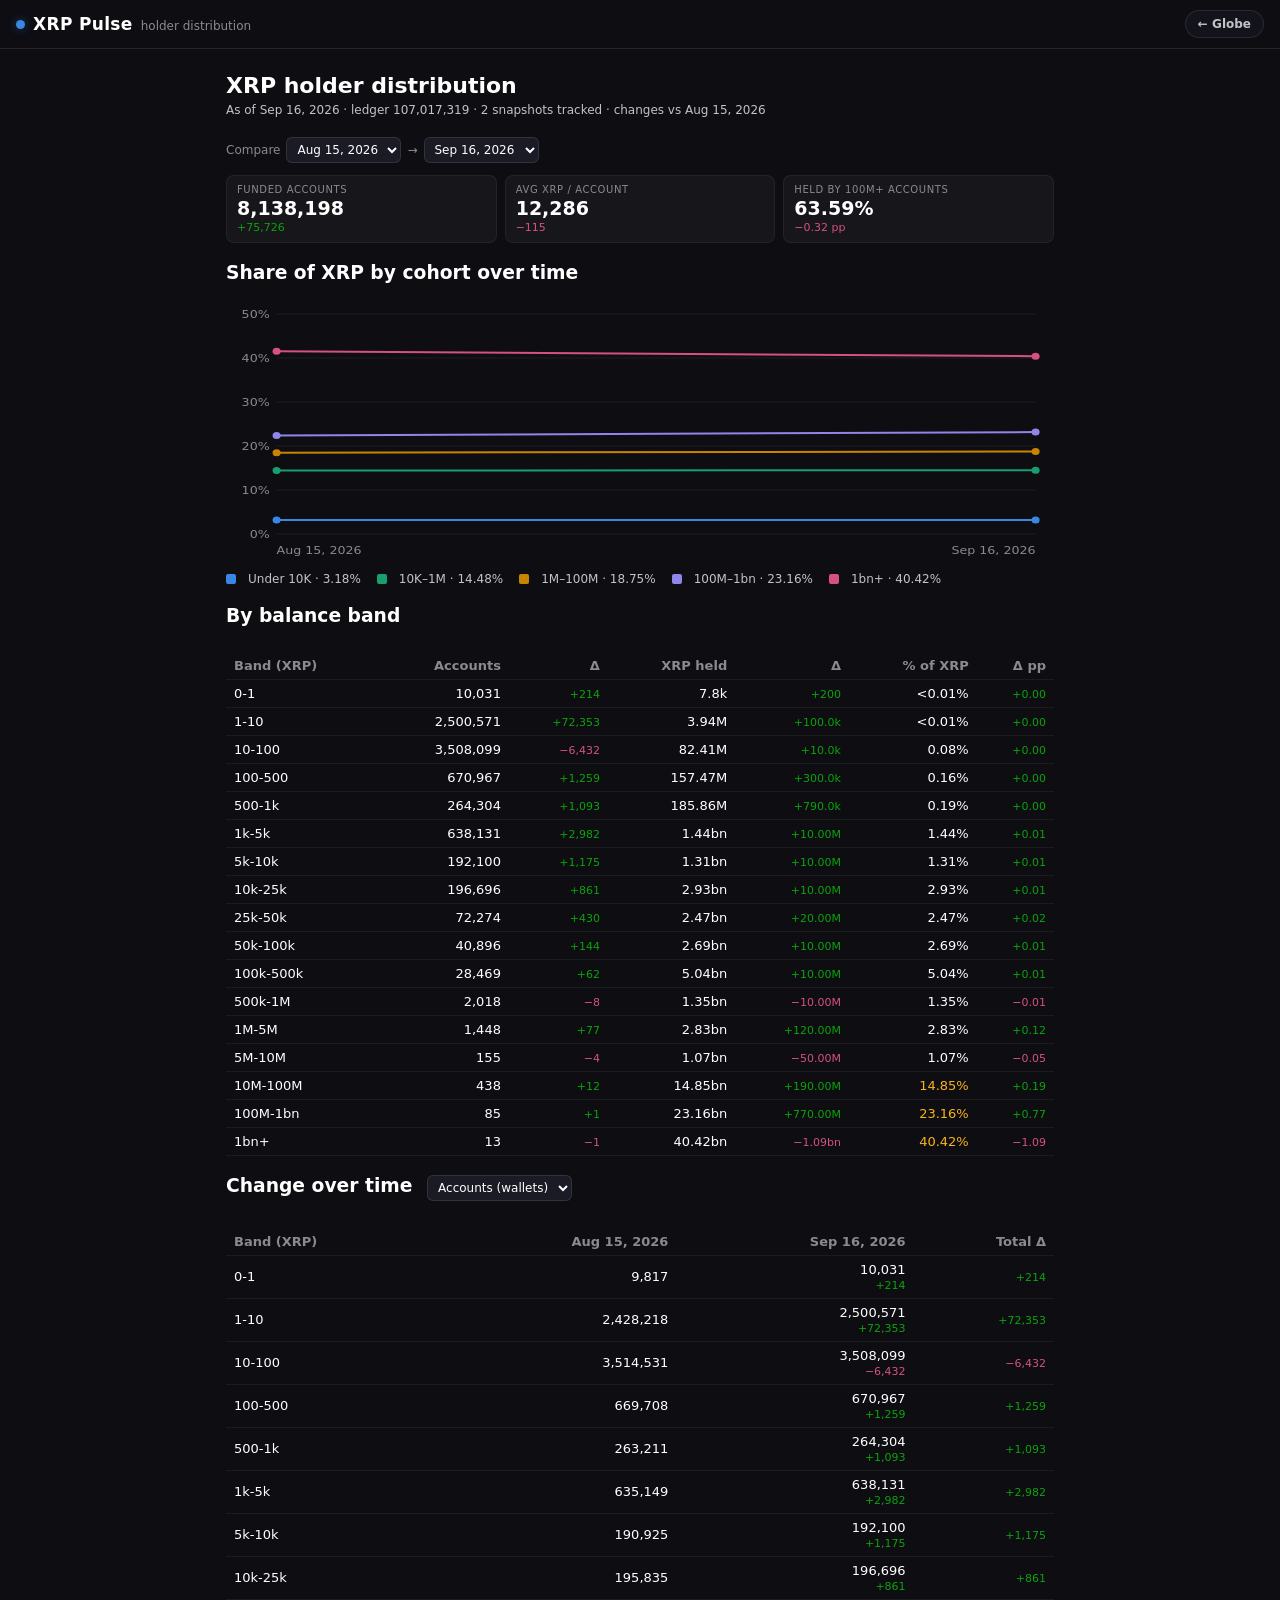
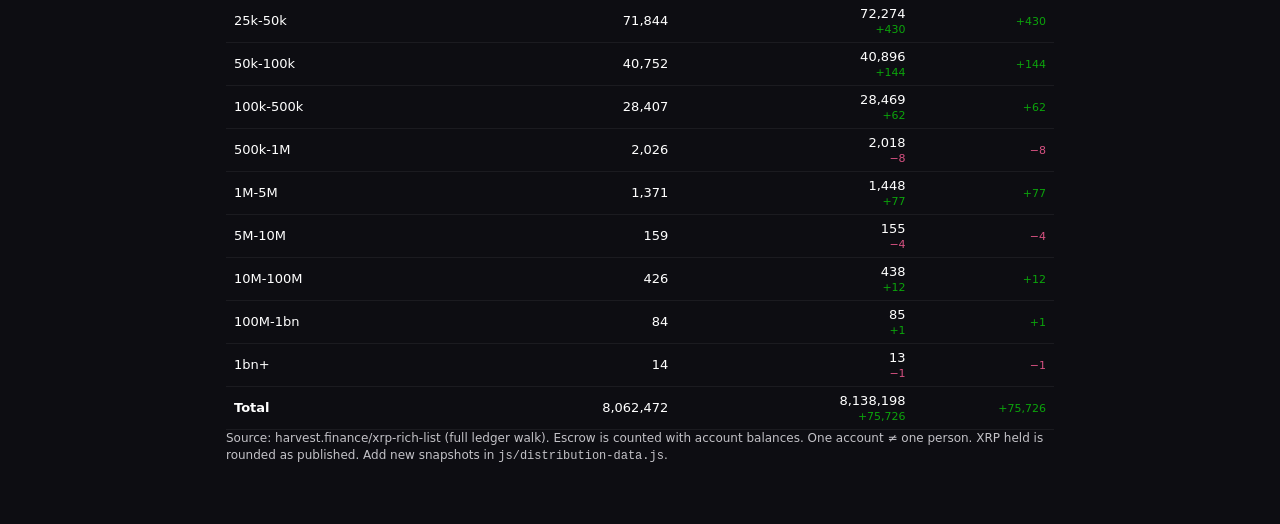
==== distribution.html @ 7ddaefbe "Add holder distribution page tracking balance bands over time Co-Authored-By: Claude Opus 5.5 <norep" ====
<!DOCTYPE html>
<html lang="en">
<head>
<meta charset="utf-8" />
<meta name="viewport" content="width=device-width, initial-scale=1" />
<title>XRP Pulse — Holder Distribution</title>
<meta name="description" content="XRP Ledger account distribution by balance band, tracked across snapshots." />
<link rel="stylesheet" href="css/style.css" />
<link rel="icon" href="data:image/svg+xml,<svg xmlns='http://www.w3.org/2000/svg' viewBox='0 0 100 100'><circle cx='50' cy='50' r='42' fill='%230d0d12' stroke='%233987e5' stroke-width='8'/></svg>" />
</head>
<body class="page-scroll">

<header class="topbar topbar-static">
  <div class="brand">
    <span class="brand-dot"></span>
    <h1>XRP&nbsp;Pulse</h1>
    <span class="subtitle">holder distribution</span>
  </div>
  <div class="top-controls">
    <a class="ctl-btn" href="index.html">← Globe</a>
  </div>
</header>

<main class="dist">
  <section class="dist-head">
    <h2>XRP holder distribution</h2>
    <p class="panel-note" id="dist-summary"></p>
    <label class="dist-picker">Compare
      <select id="dist-from"></select> → <select id="dist-to"></select>
    </label>
  </section>

  <div class="tiles tiles-3" id="dist-tiles"></div>

  <h3>Share of XRP by cohort over time</h3>
  <div id="dist-chart" class="dist-chart" role="img" aria-label="Line chart of XRP share by holder cohort across snapshots"></div>
  <div id="dist-legend" class="dist-legend"></div>

  <h3>By balance band</h3>
  <div class="dist-table-wrap">
    <table class="data-table dist-table" id="dist-table"></table>
  </div>

  <h3>Change over time
    <select id="hist-metric" class="dist-inline-select">
      <option value="0">Accounts (wallets)</option>
      <option value="1">XRP held</option>
    </select>
  </h3>
  <div class="dist-table-wrap">
    <table class="data-table dist-table" id="hist-table"></table>
  </div>

  <p class="panel-note">Source: harvest.finance/xrp-rich-list (full ledger walk). Escrow is counted
  with account balances. One account ≠ one person. XRP held is rounded as published.
  Add new snapshots in <code>js/distribution-data.js</code>.</p>
</main>

<script type="module" src="js/distribution.js"></script>
</body>
</html>
---- css/style.css ----
/* XRP Pulse — dark theme (only theme; this is a night-globe app)
   Palette follows the validated dark categorical set:
   blue #3987e5 · aqua #199e70 · yellow #c98500 · violet #9085e9 · red #e66767 · magenta #d55181 */

:root {
  --page:           #0d0d12;
  --surface-1:      rgba(20, 21, 30, 0.82);
  --surface-2:      rgba(28, 29, 40, 0.9);
  --text-primary:   #ffffff;
  --text-secondary: #c3c2c7;
  --text-muted:     #8b8a91;
  --hairline:       rgba(255, 255, 255, 0.10);
  --gridline:       rgba(255, 255, 255, 0.06);
  --accent:         #3987e5;   /* flows + magnitude bars (single sequential hue) */
  --accent-soft:    rgba(57, 135, 229, 0.22);
  --whale:          #d55181;   /* highlight class: whale payments */
  --good:           #0ca30c;
  --warning:        #fab219;
  --radius: 10px;
  --font: system-ui, -apple-system, "Segoe UI", sans-serif;
}

* { box-sizing: border-box; }

html, body {
  margin: 0;
  height: 100%;
  background: var(--page);
  color: var(--text-primary);
  font-family: var(--font);
  overflow: hidden;
}

#globe { position: fixed; inset: 0; }
#globe canvas { outline: none; }

/* ---------- top bar ---------- */
.topbar {
  position: fixed;
  top: 0; left: 0; right: 0;
  display: flex;
  align-items: center;
  justify-content: space-between;
  gap: 12px;
  padding: 10px 16px;
  pointer-events: none;
  z-index: 20;
}
.topbar > * { pointer-events: auto; }

.brand { display: flex; align-items: baseline; gap: 8px; }
.brand h1 { font-size: 17px; font-weight: 650; margin: 0; letter-spacing: 0.02em; }
.brand .subtitle { font-size: 12px; color: var(--text-muted); }
.brand-dot {
  width: 9px; height: 9px; border-radius: 50%;
  background: var(--accent);
  box-shadow: 0 0 10px 2px var(--accent-soft);
  align-self: center;
}

.top-controls { display: flex; align-items: center; gap: 8px; }

.badge {
  display: inline-flex; align-items: center; gap: 6px;
  font-size: 11px; font-weight: 650; letter-spacing: 0.06em;
  padding: 5px 10px; border-radius: 999px;
  background: var(--surface-1);
  border: 1px solid var(--hairline);
  backdrop-filter: blur(8px);
}
.badge-dot { width: 7px; height: 7px; border-radius: 50%; background: var(--text-muted); }
.badge-live .badge-dot { background: var(--good); box-shadow: 0 0 8px var(--good); animation: pulse 1.6s ease-in-out infinite; }
.badge-live { color: #7be07b; }
.badge-sim .badge-dot { background: var(--warning); }
.badge-sim { color: var(--warning); }
.badge-connecting .badge-dot { animation: pulse 1s ease-in-out infinite; }
@keyframes pulse { 50% { opacity: 0.35; } }

.ctl-btn {
  font: 600 12px var(--font);
  color: var(--text-secondary);
  background: var(--surface-1);
  border: 1px solid var(--hairline);
  border-radius: 999px;
  padding: 6px 12px;
  cursor: pointer;
  backdrop-filter: blur(8px);
}
.ctl-btn:hover { color: var(--text-primary); border-color: rgba(255,255,255,0.25); }
.ctl-btn[aria-pressed="true"] { color: var(--text-primary); background: var(--surface-2); }

/* ---------- panels ---------- */
.panel {
  position: fixed;
  top: 56px;
  bottom: 52px;
  width: 308px;
  padding: 14px 16px;
  overflow-y: auto;
  background: var(--surface-1);
  border: 1px solid var(--hairline);
  border-radius: var(--radius);
  backdrop-filter: blur(10px);
  z-index: 10;
  scrollbar-width: thin;
  scrollbar-color: rgba(255,255,255,0.18) transparent;
  transition: transform 0.25s ease, opacity 0.25s ease;
}
.panel-left  { left: 12px; }
.panel-right { right: 12px; }
.panel.collapsed { opacity: 0; pointer-events: none; }
.panel-left.collapsed  { transform: translateX(-24px); }
.panel-right.collapsed { transform: translateX(24px); }

.panel h2 { font-size: 13px; font-weight: 650; margin: 2px 0 10px; letter-spacing: 0.04em; text-transform: uppercase; }
.export-btn { float: right; padding: 3px 9px; font-size: 10px; margin-top: -2px; }
.panel h3 { font-size: 11px; font-weight: 650; margin: 18px 0 8px; letter-spacing: 0.07em; text-transform: uppercase; color: var(--text-secondary); }
.panel .muted, .muted { color: var(--text-muted); font-weight: 400; text-transform: none; letter-spacing: 0; }
.panel-note { font-size: 12px; color: var(--text-secondary); margin: 0 0 12px; line-height: 1.45; }

/* stat tiles */
.tiles { display: grid; grid-template-columns: 1fr 1fr; gap: 8px; }
.tiles-3 { grid-template-columns: 1fr 1fr 1fr; }
.tile-value-sm { font-size: 15px; }
.tile-value .dir-in  { color: var(--good); }
.tile-value .dir-out { color: var(--whale); }
.tile {
  background: rgba(255,255,255,0.04);
  border: 1px solid var(--gridline);
  border-radius: 8px;
  padding: 8px 10px;
  display: flex; flex-direction: column; gap: 2px;
}
.tile-label { font-size: 10px; letter-spacing: 0.06em; text-transform: uppercase; color: var(--text-muted); }
.tile-value { font-size: 19px; font-weight: 650; }

/* corridors */
.corridor-list { list-style: none; margin: 0; padding: 0; font-size: 12px; }
.corridor-list li { display: flex; justify-content: space-between; gap: 8px; padding: 4px 0; border-bottom: 1px solid var(--gridline); }
.corridor-list .route { color: var(--text-secondary); overflow: hidden; text-overflow: ellipsis; white-space: nowrap; }
.corridor-list .n { color: var(--text-primary); font-variant-numeric: tabular-nums; }

/* feed */
.feed { list-style: none; margin: 0; padding: 0; font-size: 12px; }
.feed li {
  padding: 7px 0;
  border-bottom: 1px solid var(--gridline);
  line-height: 1.4;
  animation: feedin 0.3s ease;
}
@keyframes feedin { from { opacity: 0; transform: translateY(-4px); } }
.feed .amt { font-weight: 650; font-variant-numeric: tabular-nums; }
.feed .amt.whale { color: var(--whale); }
.feed .route { color: var(--text-secondary); }
.feed .meta { color: var(--text-muted); font-size: 11px; }
.feed .est { color: var(--text-muted); font-style: italic; }
.feed a { color: var(--text-muted); text-decoration: none; border-bottom: 1px dotted var(--text-muted); }
.feed a:hover { color: var(--text-secondary); }
.empty { padding: 8px 0; font-size: 12px; }
.feed-compact li { padding: 5px 0; }
.feed .tag {
  display: inline-block;
  font-size: 9px; font-weight: 700; letter-spacing: 0.06em; text-transform: uppercase;
  padding: 1px 6px; border-radius: 999px; margin-left: 6px;
  background: rgba(255,255,255,0.08); color: var(--text-secondary);
  vertical-align: 1px;
}
.headline-tight { margin-top: 6px; font-size: 11px; color: var(--text-muted); }

/* arc size filter */
.arc-filter {
  position: fixed;
  bottom: 36px; left: 50%;
  transform: translateX(-50%);
  display: flex; align-items: center; gap: 6px;
  z-index: 16;
}
.arc-filter-label { font-size: 11px; color: var(--text-muted); margin-right: 2px; }
.filter-btn { padding: 4px 10px; font-size: 11px; }
.filter-btn[aria-pressed="true"] { border-color: var(--accent); color: var(--text-primary); }

/* ---------- horizontal bar chart (magnitude → one hue) ---------- */
.hbar-chart { display: flex; flex-direction: column; gap: 9px; }
.hbar-chart-compact { gap: 7px; }
.hbar { display: flex; flex-direction: column; gap: 3px; }
.hbar-head { display: flex; justify-content: space-between; align-items: baseline; gap: 8px; font-size: 12px; }
.hbar-name { color: var(--text-primary); overflow: hidden; text-overflow: ellipsis; white-space: nowrap; }
.hbar-name .loc { color: var(--text-muted); font-size: 11px; }
.hbar-val { color: var(--text-secondary); font-variant-numeric: tabular-nums; white-space: nowrap; }
.hbar-track { height: 6px; border-radius: 4px; background: rgba(255,255,255,0.05); overflow: hidden; }
.hbar-fill {
  height: 100%;
  border-radius: 4px;
  background: var(--accent);
  min-width: 2px;
}
.hbar-fill.other { background: rgba(255,255,255,0.22); }
.headline { font-size: 12px; color: var(--text-secondary); line-height: 1.5; margin: 10px 0 0; }
.headline strong { color: var(--text-primary); }

/* methodology + table */
.methodology { margin-top: 16px; font-size: 12px; color: var(--text-secondary); }
.methodology summary { cursor: pointer; color: var(--text-muted); font-size: 11px; letter-spacing: 0.06em; text-transform: uppercase; font-weight: 650; }
.methodology p { line-height: 1.5; }
.methodology code { background: rgba(255,255,255,0.07); padding: 1px 5px; border-radius: 4px; font-size: 11px; }
.data-table { width: 100%; border-collapse: collapse; font-size: 11px; margin-top: 8px; }
.data-table th, .data-table td { text-align: left; padding: 4px 6px 4px 0; border-bottom: 1px solid var(--gridline); }
.data-table td:last-child, .data-table th:last-child { text-align: right; font-variant-numeric: tabular-nums; }
.data-table th { color: var(--text-muted); font-weight: 600; }

/* ---------- city card ---------- */
.city-card {
  position: fixed;
  left: 50%; bottom: 64px;
  transform: translateX(-50%);
  width: min(420px, calc(100vw - 24px));
  background: var(--surface-2);
  border: 1px solid var(--hairline);
  border-radius: var(--radius);
  backdrop-filter: blur(12px);
  padding: 14px 16px;
  z-index: 30;
  box-shadow: 0 8px 32px rgba(0,0,0,0.5);
}
.city-card.hidden { display: none; }
.city-card h3 { margin: 0 24px 2px 0; font-size: 15px; }
.cc-entities { margin: 0 0 10px; font-size: 12px; color: var(--text-secondary); }
.cc-grid { display: grid; grid-template-columns: 1fr 1fr; gap: 8px 16px; }
.cc-grid > div { display: flex; flex-direction: column; gap: 1px; }
.cc-val { font-size: 15px; font-weight: 650; font-variant-numeric: tabular-nums; }
.card-close {
  position: absolute; top: 8px; right: 10px;
  background: none; border: none; color: var(--text-muted);
  font-size: 18px; cursor: pointer; line-height: 1;
}
.card-close:hover { color: var(--text-primary); }

/* ---------- legend ---------- */
.legend {
  position: fixed;
  bottom: 0; left: 0; right: 0;
  display: flex; flex-wrap: wrap; align-items: center; justify-content: center;
  gap: 6px 16px;
  padding: 9px 12px;
  font-size: 11px;
  color: var(--text-secondary);
  z-index: 15;
  pointer-events: none;
  background: linear-gradient(transparent, rgba(13, 13, 18, 0.85));
}
.legend-item { display: inline-flex; align-items: center; gap: 6px; }
.legend-sep { color: var(--text-muted); }
.swatch { display: inline-block; }
.swatch.arc-retail { width: 14px; height: 2px; border-radius: 2px; background: rgba(57,135,229,0.55); }
.swatch.arc-mid    { width: 14px; height: 2px; border-radius: 2px; background: #3987e5; box-shadow: 0 0 5px #3987e5; }
.swatch.arc-large  { width: 14px; height: 3px; border-radius: 2px; background: #199e70; box-shadow: 0 0 5px #199e70; }
.swatch.arc-whale  { width: 14px; height: 3px; border-radius: 2px; background: var(--whale); box-shadow: 0 0 6px var(--whale); }
.swatch.dot { width: 8px; height: 8px; border-radius: 50%; background: var(--accent); box-shadow: 0 0 8px var(--accent-soft); }

/* globe tooltip (globe.gl injects .scene-tooltip) */
.scene-tooltip {
  font: 12px var(--font) !important;
  color: var(--text-primary) !important;
}
.gtip {
  background: var(--surface-2);
  border: 1px solid var(--hairline);
  border-radius: 8px;
  padding: 8px 10px;
  max-width: 240px;
  line-height: 1.45;
}
.gtip b { font-size: 13px; }
.gtip .muted { font-size: 11px; }

/* ---------- responsive ---------- */
@media (max-width: 980px) {
  .panel { width: min(304px, 86vw); }
  .panel-right { top: auto; height: 46vh; }
}
@media (max-width: 640px) {
  .brand .subtitle { display: none; }
  .legend { font-size: 10px; gap: 4px 10px; }
  .panel-left { height: 44vh; top: auto; bottom: 52px; }
  .panel-right { bottom: 52px; }
}

/* ---------- distribution page ---------- */
body.page-scroll { overflow: auto; height: auto; }
.topbar-static { position: sticky; background: var(--page); border-bottom: 1px solid var(--hairline); }
a.ctl-btn { text-decoration: none; display: inline-block; }
.dist { max-width: 860px; margin: 0 auto; padding: 16px 16px 48px; }
.dist-head h2 { margin: 8px 0 4px; font-size: 22px; }
.dist-picker { display: inline-flex; gap: 6px; align-items: center; font-size: 12px; color: var(--text-muted); margin: 6px 0 12px; flex-wrap: wrap; }
.dist-picker select, .dist-inline-select { background: var(--surface-2); color: var(--text-primary); border: 1px solid var(--hairline); border-radius: 6px; padding: 4px 6px; font: 12px var(--font); }
.dist .tile { display: flex; flex-direction: column; gap: 2px; }
.dist-chart { width: 100%; margin-top: 8px; }
.dist-axis { fill: var(--text-muted); font-size: 11px; }
.dist-legend { display: flex; flex-wrap: wrap; gap: 6px 16px; font-size: 12px; color: var(--text-secondary); margin: 6px 0 16px; }
.dist-legend .swatch { width: 10px; height: 10px; border-radius: 2px; display: inline-block; margin-right: 6px; }
.dist-table-wrap { overflow-x: auto; }
.dist-table { font-size: 13px; }
.dist-table td, .dist-table th { text-align: right; font-variant-numeric: tabular-nums; padding: 6px 8px; white-space: nowrap; }
.dist-table td:first-child, .dist-table th:first-child { text-align: left; }
.dist-hi { color: var(--warning); }
.delta { font-size: 11px; color: var(--text-muted); font-variant-numeric: tabular-nums; }
.delta-up { color: var(--good); }
.delta-down { color: var(--whale); }
.dist-inline-select { margin-left: 8px; }
@media (max-width: 600px) { .dist .tiles-3 { grid-template-columns: 1fr; } }
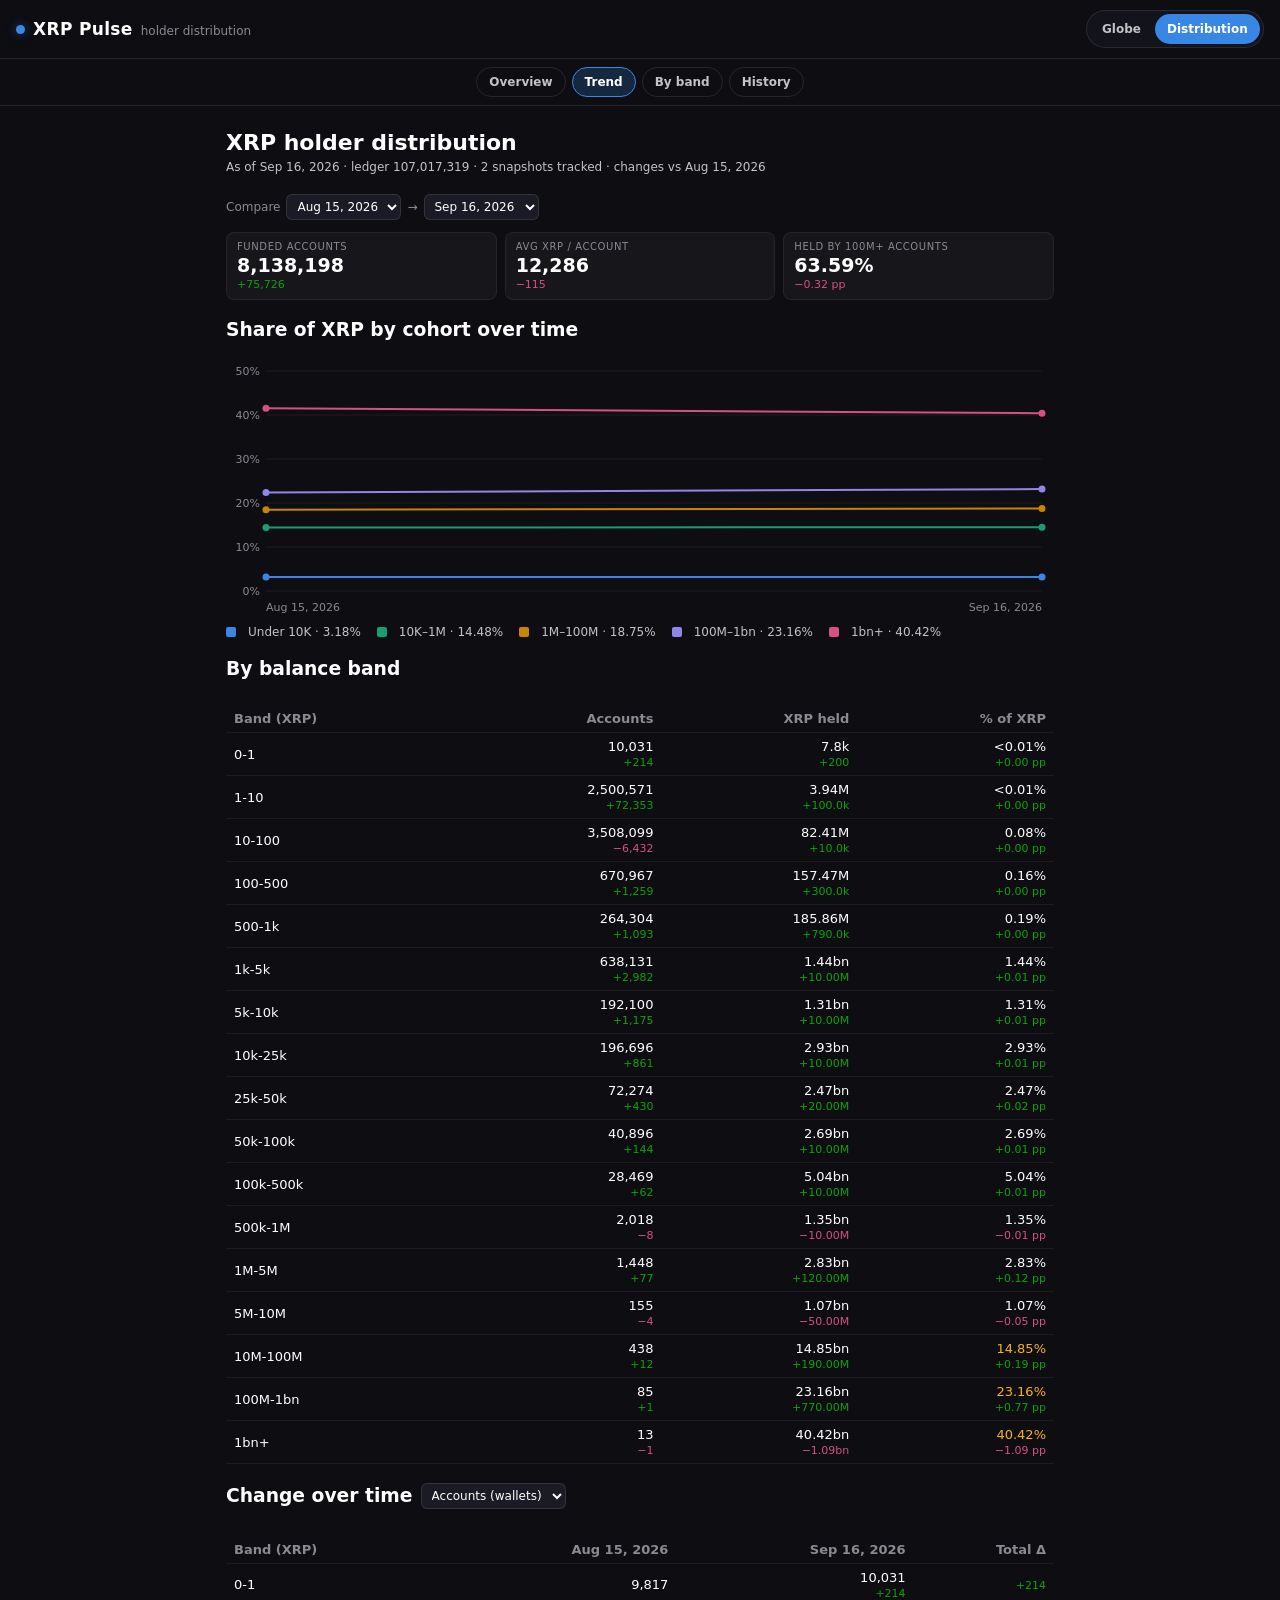
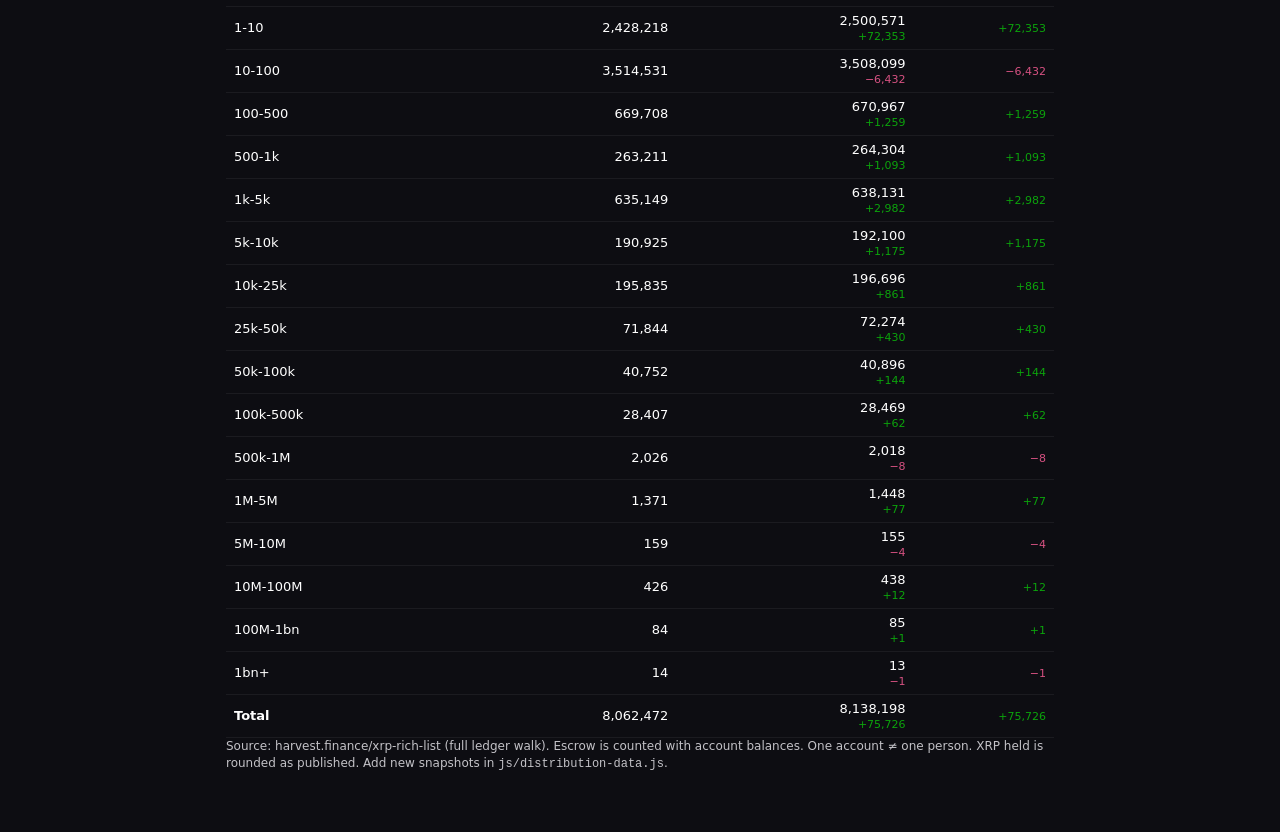
==== commit f26e5b00: "Make both pages responsive with shared page and section navigation - Globe/Distribution tab switcher" ====
--- a/distribution.html
+++ b/distribution.html
@@ -1,5 +1,5 @@
 <!DOCTYPE html>
-<html lang="en">
+<html lang="en" class="page-scroll">
 <head>
 <meta charset="utf-8" />
 <meta name="viewport" content="width=device-width, initial-scale=1" />
@@ -16,13 +16,21 @@
     <h1>XRP&nbsp;Pulse</h1>
     <span class="subtitle">holder distribution</span>
   </div>
-  <div class="top-controls">
-    <a class="ctl-btn" href="index.html">← Globe</a>
-  </div>
+  <nav class="site-nav" aria-label="Pages">
+    <a href="index.html">Globe</a>
+    <a href="distribution.html" aria-current="page">Distribution</a>
+  </nav>
 </header>
 
+<nav class="section-nav" aria-label="Sections">
+  <a href="#overview">Overview</a>
+  <a href="#trend">Trend</a>
+  <a href="#bands">By band</a>
+  <a href="#history">History</a>
+</nav>
+
 <main class="dist">
-  <section class="dist-head">
+  <section class="dist-head" id="overview">
     <h2>XRP holder distribution</h2>
     <p class="panel-note" id="dist-summary"></p>
     <label class="dist-picker">Compare
@@ -32,16 +40,16 @@
 
   <div class="tiles tiles-3" id="dist-tiles"></div>
 
-  <h3>Share of XRP by cohort over time</h3>
+  <h3 id="trend">Share of XRP by cohort over time</h3>
   <div id="dist-chart" class="dist-chart" role="img" aria-label="Line chart of XRP share by holder cohort across snapshots"></div>
   <div id="dist-legend" class="dist-legend"></div>
 
-  <h3>By balance band</h3>
+  <h3 id="bands">By balance band</h3>
   <div class="dist-table-wrap">
     <table class="data-table dist-table" id="dist-table"></table>
   </div>
 
-  <h3>Change over time
+  <h3 id="history">Change over time
     <select id="hist-metric" class="dist-inline-select">
       <option value="0">Accounts (wallets)</option>
       <option value="1">XRP held</option>
--- a/css/style.css
+++ b/css/style.css
@@ -286,7 +286,7 @@
 }
 
 /* ---------- distribution page ---------- */
-body.page-scroll { overflow: auto; height: auto; }
+html.page-scroll, html.page-scroll body { overflow: visible; height: auto; }
 .topbar-static { position: sticky; background: var(--page); border-bottom: 1px solid var(--hairline); }
 a.ctl-btn { text-decoration: none; display: inline-block; }
 .dist { max-width: 860px; margin: 0 auto; padding: 16px 16px 48px; }
@@ -307,4 +307,55 @@
 .delta-up { color: var(--good); }
 .delta-down { color: var(--whale); }
 .dist-inline-select { margin-left: 8px; }
-@media (max-width: 600px) { .dist .tiles-3 { grid-template-columns: 1fr; } }
+.dist-chart svg { display: block; max-width: 100%; }
+.dist-table .delta { display: inline-block; margin-top: 1px; }
+.dist-table-wrap { -webkit-overflow-scrolling: touch; }
+#hist-table th:first-child, #hist-table td:first-child { position: sticky; left: 0; background: var(--page); z-index: 1; }
+.dist h3 { display: flex; align-items: center; flex-wrap: wrap; gap: 8px; }
+.dist-inline-select { margin-left: 0; }
+@media (max-width: 600px) {
+  .dist { padding: 12px 12px 40px; }
+  .dist-head h2 { font-size: 19px; }
+  .dist .tiles-3 { grid-template-columns: 1fr 1fr; }
+  .dist .tiles-3 .tile:first-child { grid-column: 1 / -1; }
+  .dist .tile-value { font-size: 18px; }
+  .dist-table { font-size: 12px; }
+  .dist-table td, .dist-table th { padding: 6px 5px; }
+  .brand .subtitle { display: none; }
+}
+
+/* ---------- site + section navigation ---------- */
+.site-nav { display: flex; gap: 2px; padding: 3px; border-radius: 999px; background: var(--surface-1);
+  border: 1px solid var(--hairline); backdrop-filter: blur(8px); }
+.site-nav a { font: 600 12px var(--font); color: var(--text-secondary); text-decoration: none;
+  padding: 5px 12px; border-radius: 999px; white-space: nowrap; }
+.site-nav a:hover { color: var(--text-primary); }
+.site-nav a[aria-current="page"] { background: var(--accent); color: #fff; }
+.topbar { flex-wrap: wrap; }
+.topbar-static { top: 0; z-index: 30; }
+html { scroll-padding-top: 104px; scroll-behavior: smooth; }
+.section-nav { position: sticky; top: 49px; z-index: 25; display: flex; gap: 6px; justify-content: center;
+  overflow-x: auto; scrollbar-width: none; padding: 8px 16px; background: var(--page); border-bottom: 1px solid var(--hairline); }
+.section-nav::-webkit-scrollbar { display: none; }
+.section-nav a { flex: none; font: 600 12px var(--font); color: var(--text-secondary); text-decoration: none;
+  padding: 5px 12px; border-radius: 999px; border: 1px solid var(--hairline); }
+.section-nav a:hover, .section-nav a.active { color: var(--text-primary); border-color: var(--accent); background: var(--accent-soft); }
+.site-nav a, .section-nav a, .ctl-btn { min-height: 30px; display: inline-flex; align-items: center; }
+
+/* ---------- globe page on phones ---------- */
+@media (max-width: 640px) {
+  .topbar { padding: 8px 12px; gap: 8px; }
+  .topbar .brand h1 { font-size: 15px; }
+  .top-controls { order: 3; width: 100%; display: flex; gap: 6px; overflow-x: auto; scrollbar-width: none; }
+  .top-controls::-webkit-scrollbar { display: none; }
+  .top-controls > * { flex: none; }
+  .panel, .panel-left, .panel-right { left: 8px; right: 8px; width: auto; top: auto; bottom: 92px; height: 58vh; }
+  .panel.collapsed { display: none; }
+  .arc-filter { bottom: 52px; max-width: calc(100vw - 16px); overflow-x: auto; flex-wrap: nowrap; }
+  .arc-filter-label { display: none; }
+  #mode-text { display: none; }
+  .badge { padding: 6px 9px; }
+  .legend .muted, .legend .legend-sep { display: none; }
+  .section-nav { justify-content: flex-start; padding: 8px 12px; }
+  html { scroll-padding-top: 100px; }
+}
